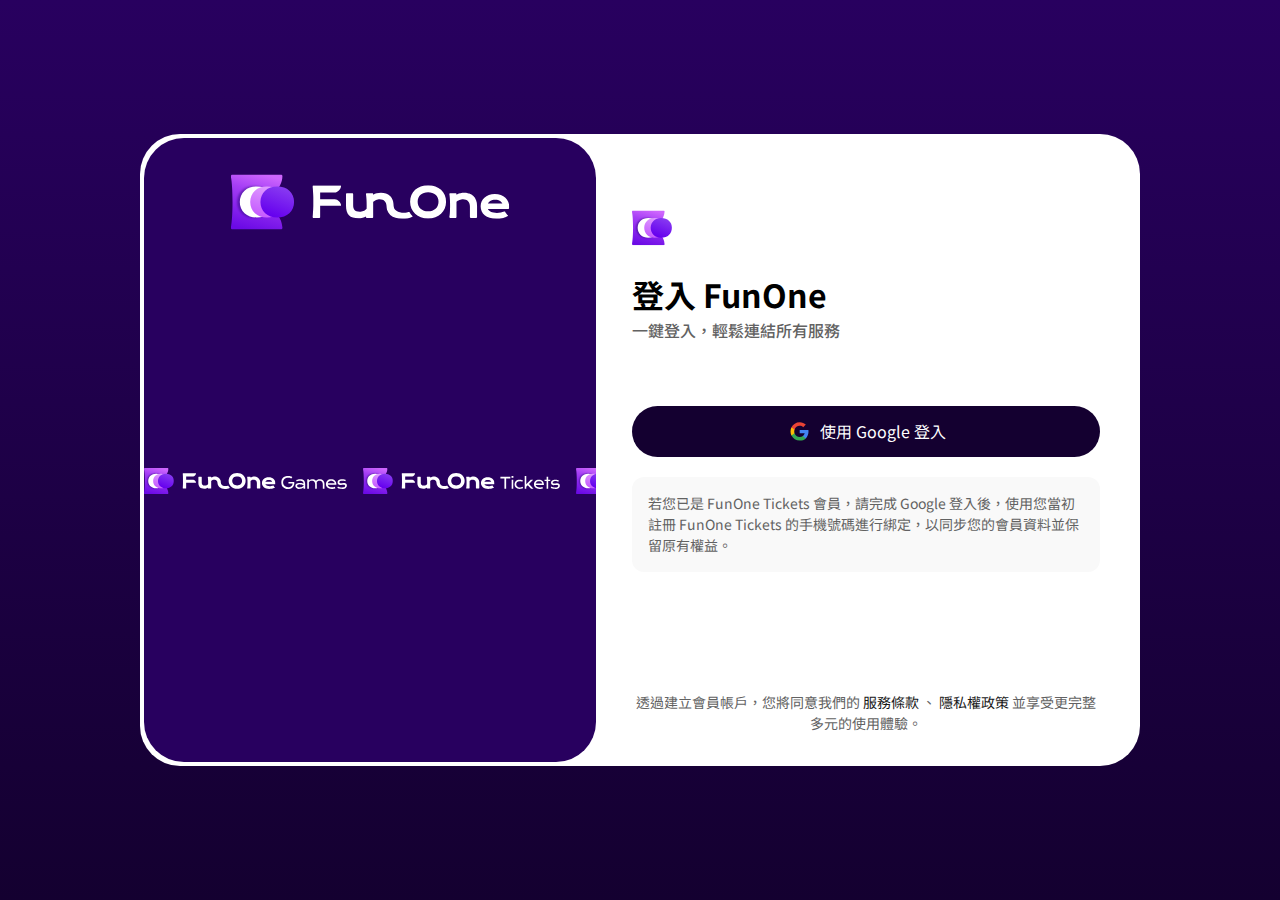
==== index.html @ 28bd60e6 "create project" ====
<!DOCTYPE html>
<html lang="zh-Hant">

<head>
    <meta charset="UTF-8" />
    <meta name="viewport" content="width=device-width, initial-scale=1.0, maximum-scale=1.0, user-scalable=0" />
    <title id="pageTitle">FunOne Member</title>
    <meta name="description" content="" />
    <meta name="keywords" content="">
    
    <!-- 瀏覽器 icon -->
    <link rel="shortcut icon" href="images/brandingIcon.svg" type="image/x-icon" sizes="any" />
    
    <!-- 網站在瀏覽器標簽欄和書簽中顯示的圖標 -->
    <meta property="og:image" content="絕對路徑" />
    
    <!-- 分享網頁時會顯示的縮圖 -->
    <meta name="mobile-web-app-capable" content="yes" />
    
    <!-- 是否使用全屏顯示 -->
    <!-- iOS Safari Set Up -->
    <meta name="apple-mobile-web-app-status-bar-style" content="black" />
    <!-- iOS 捷徑 icon -->
    <link rel="apple-touch-icon" href="images/Logo_Coin.svg" />
    
    <!-- 新增到桌面時 開啟後 上方狀態欄顯示顏色  -->
    <meta name="apple-mobile-web-app-capable" content="yes" />
    
    <!-- 防止手機版電話號碼出現撥號連結 -->
    <meta name="format-detection" content="telephone=no" />
    
    <!-- Google Material Symbols & Icons -->
    <!-- Google Material Icons -->
    <link rel="stylesheet" href="https://fonts.googleapis.com/icon?family=Material+Icons">
    <link rel="stylesheet" href="https://fonts.googleapis.com/css2?family=Material+Icons+Outlined">
    <!-- Google Material Symbols -->
    <link rel="stylesheet" href="https://fonts.googleapis.com/css2?family=Material+Symbols+Outlined" />
    <link rel="stylesheet" href="https://fonts.googleapis.com/css2?family=Material+Symbols+Sharp" />
    <link rel="stylesheet" href="https://fonts.googleapis.com/css2?family=Material+Symbols+Rounded" />
    
    <!-- 樣式表 -->
    <link rel="stylesheet" href="css/styles.css" />
</head>

<body class="loggedin">
    <script>
        window.location.replace("login.html");
    </script>
</body>

</html>
---- css/styles.css ----
@charset "UTF-8";
/* reset css */
@import url("https://fonts.googleapis.com/css2?family=Bebas+Neue&family=Noto+Sans+TC:wght@100;300;400;500;700;900&family=Varela&display=swap");
* {
  box-sizing: border-box;
  -webkit-tap-highlight-color: transparent;
}

html,
body,
div,
span,
applet,
object,
iframe,
h1,
h2,
h3,
h4,
h5,
h6,
p,
blockquote,
pre,
a,
abbr,
acronym,
address,
big,
cite,
code,
del,
dfn,
em,
font,
img,
ins,
kbd,
q,
s,
samp,
section,
small,
strike,
strong,
sub,
sup,
tt,
var,
b,
u,
i,
center,
dl,
dt,
dd,
ol,
ul,
li,
fieldset,
form,
label,
legend,
table,
caption,
tbody,
tfoot,
thead,
tr,
th,
td {
  margin: 0;
  padding: 0;
  border: 0;
  outline: 0;
  font-size: 100%;
  vertical-align: baseline;
  background: transparent;
}

body {
  line-height: 1.5;
}

ol {
  line-height: initial;
  padding-left: 24px;
  margin-bottom: 16px;
}

ul {
  list-style: none;
  padding-left: 0;
  line-height: initial;
}

hr {
  border: none;
}

blockquote,
q {
  quotes: none;
}

blockquote:before,
blockquote:after,
q:before,
q:after {
  content: "";
  content: none;
}

:focus {
  outline: 0;
}

ins {
  text-decoration: none;
}

del {
  text-decoration: line-through;
}

/* tables still need 'cellspacing="0"' in the markup */
table {
  border-collapse: collapse;
  border-spacing: 0;
}

button {
  border: 0;
  cursor: pointer;
}

img {
  max-width: 100%;
  max-height: 100%;
}

.color-gray-0 {
  color: #ffffff;
}

.color-gray-50 {
  color: #f9f9f9;
}

.color-gray-100 {
  color: #e5e5e5;
}

.color-gray-150 {
  color: #d7d7d7;
}

.color-gray-200 {
  color: #cacaca;
}

.color-gray-300 {
  color: #b0b0b0;
}

.color-gray-400 {
  color: #959595;
}

.color-gray-500 {
  color: #7b7b7b;
}

.color-gray-600 {
  color: #626262;
}

.color-gray-700 {
  color: #4c4c4c;
}

.color-gray-800 {
  color: #313131;
}

.color-gray-850 {
  color: #222222;
}

.color-gray-900 {
  color: #191919;
}

.color-gray-1000 {
  color: #000000;
}

.color-primary-20 {
  color: #f8f7ff;
}

.color-primary-50 {
  color: #f0e5fd;
}

.color-primary-100 {
  color: #e0ccfc;
}

.color-primary-200 {
  color: #c199f8;
}

.color-primary-300 {
  color: #a366f5;
}

.color-primary-400 {
  color: #8433f1;
}

.color-primary-500 {
  color: #6500ee;
}

.color-primary-600 {
  color: #5100be;
}

.color-primary-700 {
  color: #3d008f;
}

.color-primary-800 {
  color: #28005f;
}

.color-primary-900 {
  color: #140030;
}

.color-success-50 {
  color: #e9f8f2;
}

.color-success-100 {
  color: #d4f2e5;
}

.color-success-150 {
  color: #beebd8;
}

.color-success-200 {
  color: #a8e4cb;
}

.color-success-300 {
  color: #7dd7b1;
}

.color-success-400 {
  color: #51c997;
}

.color-success-500 {
  color: #26bc7d;
}

.color-success-600 {
  color: #1e9664;
}

.color-success-700 {
  color: #17714b;
}

.color-success-800 {
  color: #0f4b32;
}

.color-success-850 {
  color: #0b3826;
}

.color-success-900 {
  color: #082619;
}

.color-warning-50 {
  color: #fff5e5;
}

.color-warning-100 {
  color: #ffebcc;
}

.color-warning-150 {
  color: #ffe0b3;
}

.color-warning-200 {
  color: #ffd699;
}

.color-warning-300 {
  color: #ffc266;
}

.color-warning-400 {
  color: #ffad33;
}

.color-warning-500 {
  color: #ff9900;
}

.color-warning-600 {
  color: #cc7a00;
}

.color-warning-700 {
  color: #995c00;
}

.color-warning-800 {
  color: #663d00;
}

.color-warning-850 {
  color: #4d2e00;
}

.color-warning-900 {
  color: #331f00;
}

.color-error-50 {
  color: #fff2ef;
}

.color-error-100 {
  color: #f3d7d0;
}

.color-error-150 {
  color: #ecc2b9;
}

.color-error-200 {
  color: #e6aea1;
}

.color-error-300 {
  color: #da8673;
}

.color-error-400 {
  color: #cd5d44;
}

.color-error-500 {
  color: #c13515;
}

.color-error-600 {
  color: #9a2a11;
}

.color-error-700 {
  color: #74200d;
}

.color-error-800 {
  color: #4d1508;
}

.color-error-850 {
  color: #3a1006;
}

.color-error-900 {
  color: #270b04;
}

.color-secondary-50 {
  color: #ffefef;
}

.color-secondary-100 {
  color: #ffdede;
}

.color-secondary-150 {
  color: #ffcece;
}

.color-secondary-200 {
  color: #ffbdbd;
}

.color-secondary-300 {
  color: #ff9d9d;
}

.color-secondary-400 {
  color: #ff7c7c;
}

.color-secondary-500 {
  color: #ff5b5b;
}

.color-secondary-600 {
  color: #d64949;
}

.color-secondary-700 {
  color: #ad3737;
}

.color-secondary-800 {
  color: #842424;
}

.color-secondary-850 {
  color: #701b1b;
}

.color-secondary-900 {
  color: #5b1212;
}

.bg-gray-0 {
  background-color: #ffffff;
}

.bg-gray-50 {
  background-color: #f9f9f9;
}

.bg-gray-100 {
  background-color: #e5e5e5;
}

.bg-gray-150 {
  background-color: #d7d7d7;
}

.bg-gray-200 {
  background-color: #cacaca;
}

.bg-gray-300 {
  background-color: #b0b0b0;
}

.bg-gray-400 {
  background-color: #959595;
}

.bg-gray-500 {
  background-color: #7b7b7b;
}

.bg-gray-600 {
  background-color: #626262;
}

.bg-gray-700 {
  background-color: #4c4c4c;
}

.bg-gray-800 {
  background-color: #313131;
}

.bg-gray-850 {
  background-color: #222222;
}

.bg-gray-900 {
  background-color: #191919;
}

.bg-gray-1000 {
  background-color: #000000;
}

.bg-primary-20 {
  background-color: #f8f7ff;
}

.bg-primary-50 {
  background-color: #f0e5fd;
}

.bg-primary-100 {
  background-color: #e0ccfc;
}

.bg-primary-200 {
  background-color: #c199f8;
}

.bg-primary-300 {
  background-color: #a366f5;
}

.bg-primary-400 {
  background-color: #8433f1;
}

.bg-primary-500 {
  background-color: #6500ee;
}

.bg-primary-600 {
  background-color: #5100be;
}

.bg-primary-700 {
  background-color: #3d008f;
}

.bg-primary-800 {
  background-color: #28005f;
}

.bg-primary-900 {
  background-color: #140030;
}

.bg-success-50 {
  background-color: #e9f8f2;
}

.bg-success-100 {
  background-color: #d4f2e5;
}

.bg-success-150 {
  background-color: #beebd8;
}

.bg-success-200 {
  background-color: #a8e4cb;
}

.bg-success-300 {
  background-color: #7dd7b1;
}

.bg-success-400 {
  background-color: #51c997;
}

.bg-success-500 {
  background-color: #26bc7d;
}

.bg-success-600 {
  background-color: #1e9664;
}

.bg-success-700 {
  background-color: #17714b;
}

.bg-success-800 {
  background-color: #0f4b32;
}

.bg-success-850 {
  background-color: #0b3826;
}

.bg-success-900 {
  background-color: #082619;
}

.bg-warning-50 {
  background-color: #fff5e5;
}

.bg-warning-100 {
  background-color: #ffebcc;
}

.bg-warning-150 {
  background-color: #ffe0b3;
}

.bg-warning-200 {
  background-color: #ffd699;
}

.bg-warning-300 {
  background-color: #ffc266;
}

.bg-warning-400 {
  background-color: #ffad33;
}

.bg-warning-500 {
  background-color: #ff9900;
}

.bg-warning-600 {
  background-color: #cc7a00;
}

.bg-warning-700 {
  background-color: #995c00;
}

.bg-warning-800 {
  background-color: #663d00;
}

.bg-warning-850 {
  background-color: #4d2e00;
}

.bg-warning-900 {
  background-color: #331f00;
}

.bg-error-50 {
  background-color: #fff2ef;
}

.bg-error-100 {
  background-color: #f3d7d0;
}

.bg-error-150 {
  background-color: #ecc2b9;
}

.bg-error-200 {
  background-color: #e6aea1;
}

.bg-error-300 {
  background-color: #da8673;
}

.bg-error-400 {
  background-color: #cd5d44;
}

.bg-error-500 {
  background-color: #c13515;
}

.bg-error-600 {
  background-color: #9a2a11;
}

.bg-error-700 {
  background-color: #74200d;
}

.bg-error-800 {
  background-color: #4d1508;
}

.bg-error-850 {
  background-color: #3a1006;
}

.bg-error-900 {
  background-color: #270b04;
}

.bg-secondary-50 {
  background-color: #ffefef;
}

.bg-secondary-100 {
  background-color: #ffdede;
}

.bg-secondary-150 {
  background-color: #ffcece;
}

.bg-secondary-200 {
  background-color: #ffbdbd;
}

.bg-secondary-300 {
  background-color: #ff9d9d;
}

.bg-secondary-400 {
  background-color: #ff7c7c;
}

.bg-secondary-500 {
  background-color: #ff5b5b;
}

.bg-secondary-600 {
  background-color: #d64949;
}

.bg-secondary-700 {
  background-color: #ad3737;
}

.bg-secondary-800 {
  background-color: #842424;
}

.bg-secondary-850 {
  background-color: #701b1b;
}

.bg-secondary-900 {
  background-color: #5b1212;
}

p,
span {
  font-size: 1rem;
  font-weight: 400;
  line-height: 150%;
}
@media (max-width: 991px) {
  p,
  span {
    font-size: 1rem;
    font-weight: 400;
    line-height: 150%;
  }
}

h1 {
  font-size: 3rem;
  font-weight: 700;
  line-height: 120%;
}
@media (max-width: 991px) {
  h1 {
    font-size: 2.375rem;
    font-weight: 700;
    line-height: 120%;
  }
}

h2 {
  font-size: 2.5rem;
  font-weight: 700;
  line-height: 120%;
}
@media (max-width: 991px) {
  h2 {
    font-size: 2rem;
    font-weight: 700;
    line-height: 120%;
  }
}

h3 {
  font-size: 2rem;
  font-weight: 700;
  line-height: 120%;
}
@media (max-width: 991px) {
  h3 {
    font-size: 1.5rem;
    font-weight: 700;
    line-height: 120%;
  }
}

h4 {
  font-size: 1.5rem;
  font-weight: 700;
  line-height: 120%;
}
@media (max-width: 991px) {
  h4 {
    font-size: 1.25rem;
    font-weight: 700;
    line-height: 120%;
  }
}

h5 {
  font-size: 1.125rem;
  font-weight: 700;
  line-height: 120%;
}
@media (max-width: 991px) {
  h5 {
    font-size: 1.125rem;
    font-weight: 700;
    line-height: 120%;
  }
}

h6 {
  font-size: 1rem;
  font-weight: 700;
  line-height: 120%;
}
@media (max-width: 991px) {
  h6 {
    font-size: 1rem;
    font-weight: 700;
    line-height: 120%;
  }
}

.caption {
  font-size: 0.75rem;
  font-weight: 400;
  line-height: 120%;
}
@media (max-width: 991px) {
  .caption {
    font-size: 0.75rem;
    font-weight: 400;
    line-height: 120%;
  }
}

* {
  font-family: "Noto Sans TC", sans-serif;
}

::-webkit-scrollbar {
  width: 0.3125rem;
  background-color: #ffffff;
  border-radius: 6.25rem 6.25rem 6.25rem 6.25rem;
}

::-webkit-scrollbar-thumb {
  width: 0.3125rem;
  background-color: #d7d7d7;
  border-radius: 6.25rem 6.25rem 6.25rem 6.25rem;
}

body {
  color: #000000;
}
body:has(.overlay) {
  overflow: hidden;
}

button,
.btn,
input[type=submit] {
  padding: 0.5rem 1rem;
  border-radius: 6.25rem 6.25rem 6.25rem 6.25rem;
  display: flex;
  align-items: center;
  justify-content: center;
  gap: 0.5rem;
  min-width: 6.25rem;
  transition: background-color 0.3s ease-in-out;
  font-size: 0.875rem;
  font-weight: 400;
  line-height: 150%;
  cursor: pointer;
  border: 0.0625rem solid transparent;
  /* Large */
  /* Extra Large */
  /* primary */
  background-color: #140030;
  color: #ffffff;
  /* Secondary */
  /* Tertiary */
}
@media (max-width: 991px) {
  button,
  .btn,
  input[type=submit] {
    font-size: 0.875rem;
    font-weight: 400;
    line-height: 150%;
  }
}
button i,
.btn i,
input[type=submit] i {
  height: 1.25rem;
  width: 1.25rem;
  font-size: 1.25rem !important;
  display: flex;
  align-items: center;
  justify-content: center;
}
button.icon-only,
.btn.icon-only,
input[type=submit].icon-only {
  padding: 0.5rem 0.5rem;
  min-width: auto;
}
button.btn-l,
.btn.btn-l,
input[type=submit].btn-l {
  padding: 0.75rem 1rem;
  font-size: 1rem;
  font-weight: 400;
  line-height: 150%;
}
@media (max-width: 991px) {
  button.btn-l,
  .btn.btn-l,
  input[type=submit].btn-l {
    font-size: 1rem;
    font-weight: 400;
    line-height: 150%;
  }
}
button.btn-l i,
.btn.btn-l i,
input[type=submit].btn-l i {
  height: 1.375rem;
  width: 1.375rem;
  font-size: 1.375rem !important;
}
button.btn-l.icon-only,
.btn.btn-l.icon-only,
input[type=submit].btn-l.icon-only {
  padding: 0.75rem 0.75rem;
}
button.btn-xl,
.btn.btn-xl,
input[type=submit].btn-xl {
  padding: 1rem 2.5rem;
  font-size: 1rem;
  font-weight: 400;
  line-height: 150%;
}
@media (max-width: 991px) {
  button.btn-xl,
  .btn.btn-xl,
  input[type=submit].btn-xl {
    font-size: 1rem;
    font-weight: 400;
    line-height: 150%;
  }
}
button.btn-xl i,
.btn.btn-xl i,
input[type=submit].btn-xl i {
  height: 1.375rem;
  width: 1.375rem;
  font-size: 1.375rem !important;
}
button.btn-xl.icon-only,
.btn.btn-xl.icon-only,
input[type=submit].btn-xl.icon-only {
  padding: 1rem 1rem;
}
button i,
.btn i,
input[type=submit] i {
  color: #ffffff;
}
@media (hover: hover) {
  button:hover,
  .btn:hover,
  input[type=submit]:hover {
    background-color: #28005f;
  }
}
button:disabled, button.loading,
.btn:disabled,
.btn.loading,
input[type=submit]:disabled,
input[type=submit].loading {
  background-color: #c199f8 !important;
  cursor: default;
}
button.btn-secondary,
.btn.btn-secondary,
input[type=submit].btn-secondary {
  background-color: #ffffff;
  border-color: #d7d7d7;
  color: #191919;
}
button.btn-secondary i,
.btn.btn-secondary i,
input[type=submit].btn-secondary i {
  color: #e5e5e5;
}
@media (hover: hover) {
  button.btn-secondary:hover,
  .btn.btn-secondary:hover,
  input[type=submit].btn-secondary:hover {
    background-color: #f9f9f9;
  }
}
button.btn-secondary:disabled, button.btn-secondary.loading,
.btn.btn-secondary:disabled,
.btn.btn-secondary.loading,
input[type=submit].btn-secondary:disabled,
input[type=submit].btn-secondary.loading {
  background-color: #ffffff !important;
  color: #d7d7d7;
}
button.btn-secondary:disabled i, button.btn-secondary.loading i,
.btn.btn-secondary:disabled i,
.btn.btn-secondary.loading i,
input[type=submit].btn-secondary:disabled i,
input[type=submit].btn-secondary.loading i {
  color: #d7d7d7;
}
button.btn-tertiary,
.btn.btn-tertiary,
input[type=submit].btn-tertiary {
  background-color: transparent;
  color: #7b7b7b;
}
button.btn-tertiary i,
.btn.btn-tertiary i,
input[type=submit].btn-tertiary i {
  color: #7b7b7b;
}
@media (hover: hover) {
  button.btn-tertiary:hover,
  .btn.btn-tertiary:hover,
  input[type=submit].btn-tertiary:hover {
    background-color: #f9f9f9;
  }
}
button.btn-tertiary:disabled,
.btn.btn-tertiary:disabled,
input[type=submit].btn-tertiary:disabled {
  background-color: transparent !important;
  color: #d7d7d7;
}
button.btn-tertiary:disabled i,
.btn.btn-tertiary:disabled i,
input[type=submit].btn-tertiary:disabled i {
  color: #d7d7d7;
}
button.btn-tertiary.loading,
.btn.btn-tertiary.loading,
input[type=submit].btn-tertiary.loading {
  background-color: transparent !important;
}

a,
.link {
  text-decoration: none;
  /* Small */
  /* Secondary */
  /* 沒有底線 */
}
a *,
.link * {
  color: #6500ee;
  transition: color 0.3s ease-in-out;
}
a span,
.link span {
  text-decoration: underline;
}
a i,
.link i {
  font-size: 1.375rem !important;
  transform: translate(0, 0.25rem);
  margin-right: 0.25rem;
}
@media (hover: hover) {
  a:hover *,
  .link:hover * {
    color: #5100be;
  }
}
a.link-s *,
.link.link-s * {
  font-size: 0.75rem;
  font-weight: 400;
  line-height: 120%;
}
@media (max-width: 991px) {
  a.link-s *,
  .link.link-s * {
    font-size: 0.75rem;
    font-weight: 400;
    line-height: 120%;
  }
}
a.link-s i,
.link.link-s i {
  font-size: 1rem !important;
  transform: translate(0, 0.1875rem);
}
a.link-secondary *,
.link.link-secondary * {
  color: #191919;
}
a.link-noline span,
.link.link-noline span {
  text-decoration: none;
}
@media (hover: hover) {
  a.link-noline span:hover,
  .link.link-noline span:hover {
    text-decoration: underline;
  }
}

.badge {
  padding: 0.25rem 0.5rem;
  border-radius: 0.25rem 0.25rem 0.25rem 0.25rem;
  background-color: #f9f9f9;
  font-size: 0.75rem;
  font-weight: 400;
  line-height: 120%;
  display: inline-flex;
  align-items: center;
  justify-content: center;
  gap: 0.25rem;
}
@media (max-width: 991px) {
  .badge {
    font-size: 0.75rem;
    font-weight: 400;
    line-height: 120%;
  }
}
.badge i {
  font-size: 0.875rem !important;
}

.datepicker-container {
  overflow: hidden !important;
}
.datepicker-container .datepicker {
  display: flex;
  flex-direction: column;
  gap: 1.5rem;
}
.datepicker-container .datepicker .datepicker-header {
  width: 100%;
  display: flex;
  align-items: center;
  justify-content: space-between;
}
.datepicker-container .datepicker .datepicker-header > div {
  display: flex;
  align-items: center;
  justify-content: center;
  gap: 0.5rem;
}
.datepicker-container .datepicker .datepicker-header > i {
  font-size: 1.3125rem;
  color: #b0b0b0;
  cursor: pointer;
}
.datepicker-container .datepicker .days {
  display: flex;
  align-items: center;
  justify-content: space-between;
  gap: calc((100% - 17.5rem) / 6);
}
.datepicker-container .datepicker .days span {
  text-transform: uppercase;
  color: #b0b0b0;
  padding: 0.25rem;
  width: 2.5rem;
  font-weight: 700;
}
.datepicker-container .datepicker .dates {
  display: flex;
  flex-wrap: wrap;
  justify-content: space-between;
  gap: 0.625rem calc((100% - 17.5rem) / 6);
}
.datepicker-container .datepicker .dates span {
  display: flex;
  align-items: center;
  justify-content: center;
  width: 2.5rem;
  height: 2.5rem;
  border-radius: 6.25rem 6.25rem 6.25rem 6.25rem;
  font-weight: 500;
  cursor: pointer;
  transition: all 0.2s ease-in-out;
}
.datepicker-container .datepicker .dates span.today, .datepicker-container .datepicker .dates span.selected {
  background-color: #6500ee;
  color: #ffffff;
  font-weight: 700;
  pointer-events: none;
}
.datepicker-container .datepicker .dates span.disabled {
  opacity: 0;
  pointer-events: none;
}
@media (hover: hover) {
  .datepicker-container .datepicker .dates span:hover {
    background-color: #f9f9f9;
  }
}
@media (max-width: 767px) {
  .datepicker-container {
    height: 31.25rem;
  }
  .datepicker-container .datepicker {
    padding-bottom: 4.375rem;
  }
}

hr,
.divider {
  padding: 0.5rem 0rem;
  width: 100%;
}
hr::before,
.divider::before {
  content: "";
  display: block;
  height: 0.0625rem;
  width: 100%;
  background-color: #e5e5e5;
}
hr.vertical,
.divider.vertical {
  padding: 0rem 0.5rem;
  width: auto;
  height: 100%;
}
hr.vertical::before,
.divider.vertical::before {
  width: 0.0625rem;
  height: 100%;
}

input {
  font-size: 1rem;
  font-weight: 400;
  line-height: 150%;
  border-radius: 1.25rem 1.25rem 1.25rem 1.25rem;
  border: 0.0625rem solid #d7d7d7;
}
@media (max-width: 991px) {
  input {
    font-size: 1rem;
    font-weight: 400;
    line-height: 150%;
  }
}
input::placeholder {
  color: #b0b0b0;
}
input:disabled {
  background-color: #f9f9f9;
  color: #7b7b7b;
}
input[type=text] {
  height: 3rem;
  padding: 0.75rem 2.875rem 0.75rem 1rem;
  width: 100%;
}

.input-wrapper {
  display: inline-flex;
  gap: 1rem;
  width: 100%;
}
.input-wrapper label {
  font-size: 0.875rem;
  font-weight: 400;
  line-height: 150%;
  line-height: 3rem;
}
@media (max-width: 991px) {
  .input-wrapper label {
    font-size: 0.875rem;
    font-weight: 400;
    line-height: 150%;
  }
}
.input-wrapper .input-content {
  display: inline-flex;
  gap: 0.25rem;
  width: 100%;
}
.input-wrapper .input-content > div {
  display: inline-flex;
  gap: 0.25rem;
  flex-direction: column;
  position: relative;
  width: 100%;
}
.input-wrapper .input-content [type=submit] {
  height: 3rem;
  border-radius: 1.25rem 1.25rem 1.25rem 1.25rem;
}
.input-wrapper .input-content i {
  position: absolute;
  right: 1rem;
  top: 0.75rem;
  font-size: 1.375rem !important;
  color: #7b7b7b;
}
.input-wrapper .input-content .error-message {
  font-size: 0.75rem;
  font-weight: 400;
  line-height: 120%;
  color: #c13515;
}
@media (max-width: 991px) {
  .input-wrapper .input-content .error-message {
    font-size: 0.75rem;
    font-weight: 400;
    line-height: 120%;
  }
}
.input-wrapper .input-content .helper {
  font-size: 0.75rem;
  font-weight: 400;
  line-height: 120%;
  color: #959595;
}
@media (max-width: 991px) {
  .input-wrapper .input-content .helper {
    font-size: 0.75rem;
    font-weight: 400;
    line-height: 120%;
  }
}
.input-wrapper:has(input:required) label::before {
  content: "*";
  color: #c13515;
  margin-right: 0.125rem;
}
.input-wrapper.input-vertical {
  flex-direction: column;
  gap: 0.5rem;
}
.input-wrapper.input-vertical label {
  line-height: 150%;
}

.otp-wrapper {
  width: 100%;
  display: flex;
  justify-content: space-between;
  flex-wrap: wrap;
  gap: 0.25rem;
}
.otp-wrapper .error-message {
  flex: 100%;
  font-size: 0.875rem;
  font-weight: 400;
  line-height: 150%;
  color: #c13515;
  text-align: left;
}
@media (max-width: 991px) {
  .otp-wrapper .error-message {
    font-size: 0.875rem;
    font-weight: 400;
    line-height: 150%;
  }
}
.otp-wrapper input {
  height: 3.375rem;
  width: 3.375rem;
  transition: border-color 0.3s ease-in-out;
  text-align: center;
  font-size: 1.125rem;
  font-weight: 400;
  line-height: 150%;
  -moz-appearance: textfield;
}
@media (max-width: 991px) {
  .otp-wrapper input {
    font-size: 1.125rem;
    font-weight: 400;
    line-height: 150%;
  }
}
.otp-wrapper input:focus {
  border: 0.125rem solid #191919;
}
.otp-wrapper input::-webkit-outer-spin-button, .otp-wrapper input::-webkit-inner-spin-button {
  -webkit-appearance: none;
  margin: 0;
}
.otp-wrapper.error input {
  background-color: #fff2ef;
  border: 0.125rem solid #c13515;
}

.checkbox-wrapper label,
.radio-wrapper label {
  display: inline-flex;
  align-items: center;
  gap: 0.5rem;
  font-size: 1rem;
  font-weight: 400;
  line-height: 150%;
  min-width: 9.375rem;
  cursor: pointer;
}
@media (max-width: 991px) {
  .checkbox-wrapper label,
  .radio-wrapper label {
    font-size: 1rem;
    font-weight: 400;
    line-height: 150%;
  }
}
.checkbox-wrapper label input[type=checkbox], .checkbox-wrapper label input[type=radio],
.radio-wrapper label input[type=checkbox],
.radio-wrapper label input[type=radio] {
  appearance: none;
  width: 1.5rem;
  height: 1.5rem;
  cursor: pointer;
  border: 0.0625rem solid #d7d7d7;
  display: flex;
  align-items: center;
  justify-content: center;
  position: relative;
  transition: all 0.3s ease-in-out;
}
@media (hover: hover) {
  .checkbox-wrapper label input[type=checkbox]:hover, .checkbox-wrapper label input[type=radio]:hover,
  .radio-wrapper label input[type=checkbox]:hover,
  .radio-wrapper label input[type=radio]:hover {
    border-color: #7b7b7b;
  }
}
.checkbox-wrapper label input[type=checkbox]:disabled, .checkbox-wrapper label input[type=radio]:disabled,
.radio-wrapper label input[type=checkbox]:disabled,
.radio-wrapper label input[type=radio]:disabled {
  background-color: #f9f9f9 !important;
  border-color: #d7d7d7 !important;
  cursor: default;
}
.checkbox-wrapper label input[type=checkbox]:checked, .checkbox-wrapper label input[type=radio]:checked,
.radio-wrapper label input[type=checkbox]:checked,
.radio-wrapper label input[type=radio]:checked {
  background-color: #6500ee;
  border-color: #6500ee;
}
.checkbox-wrapper label input[type=checkbox]:checked::before, .checkbox-wrapper label input[type=radio]:checked::before,
.radio-wrapper label input[type=checkbox]:checked::before,
.radio-wrapper label input[type=radio]:checked::before {
  opacity: 1;
}
@media (hover: hover) {
  .checkbox-wrapper label input[type=checkbox]:checked:hover, .checkbox-wrapper label input[type=radio]:checked:hover,
  .radio-wrapper label input[type=checkbox]:checked:hover,
  .radio-wrapper label input[type=radio]:checked:hover {
    background-color: #5100be;
    border-color: #5100be;
  }
}
.checkbox-wrapper label input[type=checkbox]:checked:disabled, .checkbox-wrapper label input[type=radio]:checked:disabled,
.radio-wrapper label input[type=checkbox]:checked:disabled,
.radio-wrapper label input[type=radio]:checked:disabled {
  background-color: #e0ccfc !important;
  border-color: #e0ccfc !important;
}
.checkbox-wrapper label:has(input:disabled),
.radio-wrapper label:has(input:disabled) {
  cursor: default;
}

.checkbox-wrapper label input[type=checkbox] {
  border-radius: 0.5rem 0.5rem 0.5rem 0.5rem;
}
.checkbox-wrapper label input[type=checkbox]::before {
  font-family: "Material Icons";
  content: "\e5ca";
  font-size: 1.25rem;
  color: #ffffff;
  position: absolute;
  opacity: 0;
  transition: opacity 0.2s ease-in-out;
}

.radio-wrapper label input[type=radio] {
  border-radius: 1.25rem 1.25rem 1.25rem 1.25rem;
}
.radio-wrapper label input[type=radio]::before {
  content: "";
  height: 0.75rem;
  width: 0.75rem;
  background-color: #ffffff;
  border-radius: 1.25rem 1.25rem 1.25rem 1.25rem;
  position: absolute;
  opacity: 0;
  transition: opacity 0.2s ease-in-out;
}

.overlay {
  position: fixed;
  top: 0;
  right: 0;
  bottom: 0;
  left: 0;
  background-color: rgba(0, 0, 0, 0.75);
  z-index: 4;
}
.overlay.on-popup {
  z-index: 5;
}
.overlay.on-popup.show {
  display: block;
}

.popup {
  display: none;
  flex-direction: column;
  gap: 1.5rem;
  position: fixed;
  top: 50%;
  left: 50%;
  transform: translate(-50%, -50%);
  padding: 2rem 2rem 1.5rem;
  border-radius: 1.5rem 1.5rem 1.5rem 1.5rem;
  background-color: #ffffff;
  box-shadow: 0 0 0.625rem rgba(0, 0, 0, 0.1);
  z-index: 5;
  width: 25rem;
}
.popup .action {
  position: absolute;
  top: 0;
  left: 0;
  right: 0;
  padding: 0.75rem;
}
.popup .action i {
  width: 2rem;
  height: 2rem;
  font-size: 1.5rem;
  border-radius: 6.25rem 6.25rem 6.25rem 6.25rem;
  background-color: #f9f9f9;
  color: #7b7b7b;
  display: flex;
  align-items: center;
  justify-content: center;
  cursor: pointer;
  position: absolute;
  top: 0.75rem;
}
.popup .action i[action=back] {
  left: 0.75rem;
}
.popup .action i[action=close] {
  right: 0.75rem;
}
.popup h4 {
  text-align: center;
  padding: 0rem 1rem;
}
.popup .popup-container {
  max-height: calc(100dvh - 15rem);
  overflow-y: auto;
}
.popup .popup-container.reminder {
  display: flex;
  flex-direction: column;
  gap: 1.5rem;
  text-align: center;
}
.popup .btns {
  display: flex;
  gap: 1.25rem;
}
.popup .btns button {
  flex: 1;
}
.popup.show {
  display: flex;
}
@media (max-width: 767px) {
  .popup {
    width: calc(100dvw - 2.5rem);
  }
  .popup.bottom_sheet {
    display: flex;
    gap: 0rem;
    width: 100dvw;
    top: auto;
    right: 0;
    bottom: -100%;
    left: 0;
    border-radius: 1.5rem 1.5rem 0 0;
    transform: translate(0, 0);
    padding: 0rem;
    transition: bottom 0.3s ease-in-out;
    min-height: calc(100dvh - 16.75rem);
  }
  .popup.bottom_sheet .action {
    height: 3.75rem;
  }
  .popup.bottom_sheet .action i {
    top: 0.9375rem;
  }
  .popup.bottom_sheet .action i[action=back] {
    left: 1rem;
  }
  .popup.bottom_sheet .action i[action=close] {
    right: 1rem;
  }
  .popup.bottom_sheet .action ~ .popup-container {
    border-top: 0.0625rem solid #d7d7d7;
  }
  .popup.bottom_sheet h4 {
    line-height: 3.75rem;
  }
  .popup.bottom_sheet .popup-container {
    max-height: calc(100dvh - 7rem);
    padding: 2rem 1rem;
    flex-grow: 1;
  }
  .popup.bottom_sheet .btns {
    position: fixed;
    right: 0;
    bottom: 0;
    left: 0;
    background-color: #ffffff;
    padding: 1rem;
    box-shadow: 0 -0.125rem 0.625rem rgba(0, 0, 0, 0.1);
  }
  .popup.bottom_sheet.show {
    bottom: 0;
  }
  .popup.full {
    position: fixed;
    top: 0;
    right: 0;
    bottom: 0;
    left: 0;
    width: 100dvw;
    height: auto;
    max-height: 0dvh;
    border-radius: 0;
    transform: none;
    transition: max-height 0.3s ease-in-out;
  }
  .popup.full.show {
    max-height: 100dvh;
  }
}

#registration .popup-container {
  overflow: visible;
}
#registration .popup-container > div {
  display: flex;
  gap: 1rem;
}
@media (min-width: 768px) {
  #registration .select-wrapper.open .select-items ul {
    max-height: 15rem;
  }
}

.select-wrapper {
  position: relative;
}
.select-wrapper .select-dropdown,
.select-wrapper .select-items {
  color: #191919;
  background-color: #ffffff;
  user-select: none;
  border-radius: 1.25rem 1.25rem 1.25rem 1.25rem;
}
.select-wrapper .select-dropdown {
  border: 0.0625rem solid #d7d7d7;
  padding: 0.75rem 1rem;
  position: relative;
  cursor: pointer;
  display: flex;
  align-items: center;
  justify-content: space-between;
  gap: 0.5rem;
}
.select-wrapper .select-dropdown i {
  position: inherit;
  top: auto;
  right: auto;
}
.select-wrapper .select-dropdown.small {
  font-size: 0.875rem;
  font-weight: 400;
  line-height: 150%;
  padding: 0.5rem 1rem;
}
@media (max-width: 991px) {
  .select-wrapper .select-dropdown.small {
    font-size: 0.875rem;
    font-weight: 400;
    line-height: 150%;
  }
}
.select-wrapper .select-dropdown.small i {
  font-size: 1.125rem !important;
}
.select-wrapper .select-dropdown::after {
  font-family: "Material ICons";
  content: "\e313";
  font-size: 1rem;
  transition: all 0.3s ease-in-out;
}
.select-wrapper .select-items {
  position: absolute;
  box-shadow: 0 0 0.625rem rgba(0, 0, 0, 0.1);
  top: calc(100% + 0.5rem);
  left: 0;
  right: 0;
  z-index: 3;
  padding: 0rem 0.25rem 0rem 0.5rem;
  overflow: hidden;
  transition: all 0.3s ease-in-out;
}
.select-wrapper .select-items i {
  display: none;
}
.select-wrapper .select-items ul {
  max-height: 0rem;
  overflow-x: hidden;
  overflow-y: auto;
  transition: max-height 0.3s ease-in-out;
}
.select-wrapper .select-items ul li {
  padding: 1rem;
  transition: background-color 0.3s ease-in-out;
  cursor: pointer;
  border-radius: 1.25rem 1.25rem 1.25rem 1.25rem;
  display: flex;
  align-items: center;
  gap: 0.5rem;
}
.select-wrapper .select-items ul li i {
  position: inherit;
  transition: color 0.3s ease-in-out;
}
@media (hover: hover) {
  .select-wrapper .select-items ul li:hover {
    background-color: #f0e5fd;
    color: #6500ee;
  }
  .select-wrapper .select-items ul li:hover i {
    color: #6500ee;
  }
}
.select-wrapper.open .select-dropdown::after {
  transform: rotate(180deg);
}
.select-wrapper.open .select-items {
  padding: 0.5rem 0.25rem 0.5rem 0.5rem;
  min-width: max-content;
}
.select-wrapper.open .select-items ul {
  max-height: 18.75rem;
}
@media (max-width: 767px) {
  .select-wrapper.bottom_sheet .select-items {
    position: fixed;
    width: 100dvw;
    top: auto;
    right: 0;
    bottom: 0;
    left: 0;
    height: auto;
    max-height: 0;
    z-index: 6;
    border-radius: 1.25rem 1.25rem 0 0;
    transition: max-height 0.3s ease-in-out;
  }
  .select-wrapper.bottom_sheet .select-items ul {
    max-height: 0;
    transition: max-height 0.3s ease-in-out;
    padding: 0rem 1rem;
  }
  .select-wrapper.bottom_sheet .select-items ul li:not(:last-child) {
    border-bottom: 0.0625rem solid #e5e5e5;
  }
  .select-wrapper.bottom_sheet.open .select-items {
    height: 31.25rem;
    max-height: 31.25rem;
  }
  .select-wrapper.bottom_sheet.open .select-items i {
    display: block;
    position: absolute;
    width: 2rem;
    height: 2rem;
    font-size: 1.5rem;
    border-radius: 6.25rem 6.25rem 6.25rem 6.25rem;
    background-color: #f9f9f9;
    color: #7b7b7b;
    display: flex;
    align-items: center;
    justify-content: center;
    cursor: pointer;
    position: absolute;
    top: 1rem;
    right: 1rem;
  }
  .select-wrapper.bottom_sheet.open .select-items ul {
    max-height: 27.5rem;
    margin-top: 3.75rem;
    border-top: 0.0625rem solid #d7d7d7;
    padding: 0rem 1rem 1rem;
  }
}

.tab-wrapper {
  position: relative;
  display: flex;
  align-items: center;
}
.tab-wrapper .tab {
  overflow-x: auto;
  width: 100%;
  display: flex;
  border-bottom: 0.0625rem solid #d7d7d7;
  position: relative;
}
.tab-wrapper .tab::-webkit-scrollbar {
  display: none;
}
.tab-wrapper .tab::after {
  position: absolute;
  top: 0;
  bottom: 0;
  right: 0;
  width: 2.5rem;
  font-family: "Material Icons";
  font-size: 1.5rem;
  text-align: right;
  background: linear-gradient(to right, rgba(249, 249, 249, 0) 0%, #f9f9f9 50%);
}
.tab-wrapper .tab .tab-item {
  padding: 1rem;
  font-size: 1rem;
  font-weight: 400;
  line-height: 150%;
  color: #959595;
  cursor: pointer;
  width: 5.625rem;
  min-width: max-content;
  transition: color 0.3s ease-in-out;
  text-align: center;
}
@media (max-width: 991px) {
  .tab-wrapper .tab .tab-item {
    font-size: 1rem;
    font-weight: 400;
    line-height: 150%;
  }
}
.tab-wrapper .tab .tab-item.active {
  color: #6500ee !important;
  border-bottom: 0.1875rem solid #6500ee;
  cursor: default;
}
@media (hover: hover) {
  .tab-wrapper .tab .tab-item:hover {
    color: #4c4c4c;
  }
}
.tab-wrapper .tab .tab-item.disabled {
  color: #d7d7d7;
  cursor: default;
}
.tab-wrapper .tab .tab-underline {
  position: absolute;
  bottom: 0;
  left: 0;
  height: 0.1875rem;
  background: #6500ee;
  width: 5.625rem;
  transition: all 0.3s ease-in-out;
}
.tab-wrapper .tab-scroll-left,
.tab-wrapper .tab-scroll-right {
  position: absolute;
  top: 0;
  bottom: 0;
  width: 2.5rem;
  align-items: center;
  border: none;
  cursor: pointer;
  font-size: 1.5rem;
  display: none;
}
.tab-wrapper .tab-scroll-left {
  left: 0;
  background: linear-gradient(to left, rgba(249, 249, 249, 0) 0%, #f9f9f9 50%);
}
.tab-wrapper .tab-scroll-right {
  right: 0;
  background: linear-gradient(to right, rgba(249, 249, 249, 0) 0%, #f9f9f9 50%);
  justify-content: flex-end;
}

.tab-content {
  display: none;
}

.login-page {
  height: 100dvh;
  background: linear-gradient(to bottom, #28005f, #140030);
  display: flex;
  align-items: center;
  justify-content: center;
}
.login-page .login-container {
  width: 62.5rem;
  background-color: #ffffff;
  border-radius: 2.5rem 2.5rem 2.5rem 2.5rem;
  padding: 0.25rem;
  display: flex;
}
.login-page .login-container .imagery {
  border-radius: 2.5rem 2.5rem 2.5rem 2.5rem;
  background-color: #28005f;
  padding: 2.25rem 0rem;
  flex: 1;
  display: flex;
  flex-wrap: wrap;
  justify-content: center;
}
.login-page .login-container .imagery .marquee {
  display: flex;
  overflow: hidden;
  width: 100%;
  grid-column-gap: 1rem;
}
.login-page .login-container .imagery .marquee .marquee-content {
  display: flex;
  min-width: 100%;
  justify-content: space-around;
  flex: 0 0 auto;
  grid-column-gap: 1rem;
  min-width: fit-content;
  margin-right: 28px;
}
.login-page .login-container .imagery .marquee .marquee-content.scroll {
  animation: scroll 30s linear infinite;
}
.login-page .login-container .imagery .marquee .marquee-content img {
  height: 1.625rem;
}
@keyframes scroll {
  from {
    transform: translateX(0);
  }
  to {
    transform: translateX(calc(-100% - 2.75rem));
  }
}
.login-page .login-container .login-methods {
  width: 33.75rem;
  padding: 4.5rem 2.25rem 1.75rem;
  display: flex;
  flex-direction: column;
  justify-content: space-between;
  gap: 7.5rem;
}
.login-page .login-container .login-methods .login-content {
  display: flex;
  flex-direction: column;
  align-items: stretch;
  gap: 4rem;
}
.login-page .login-container .login-methods .login-content .login-title img {
  width: 2.5rem;
  margin-bottom: 1.5rem;
}
.login-page .login-container .login-methods .login-content .login-title p {
  color: #626262;
  margin-top: 0.25rem;
  font-weight: 500;
}
.login-page .login-container .login-methods .login-content .login-action button {
  width: 100%;
}
.login-page .login-container .login-methods .login-content .login-action .login-desc {
  background-color: #f9f9f9;
  border-radius: 0.75rem 0.75rem 0.75rem 0.75rem;
  font-size: 0.875rem;
  font-weight: 400;
  line-height: 150%;
  color: #626262;
  padding: 1rem 1rem;
  margin-top: 1.25rem;
}
@media (max-width: 991px) {
  .login-page .login-container .login-methods .login-content .login-action .login-desc {
    font-size: 0.875rem;
    font-weight: 400;
    line-height: 150%;
  }
}
.login-page .login-container .login-methods .login-terms {
  text-align: center;
  font-size: 0.875rem;
  font-weight: 400;
  line-height: 150%;
  color: #626262;
}
@media (max-width: 991px) {
  .login-page .login-container .login-methods .login-terms {
    font-size: 0.875rem;
    font-weight: 400;
    line-height: 150%;
  }
}
.login-page .login-container .login-methods .login-terms a span {
  font-size: 0.875rem;
  font-weight: 400;
  line-height: 150%;
}
@media (max-width: 991px) {
  .login-page .login-container .login-methods .login-terms a span {
    font-size: 0.875rem;
    font-weight: 400;
    line-height: 150%;
  }
}
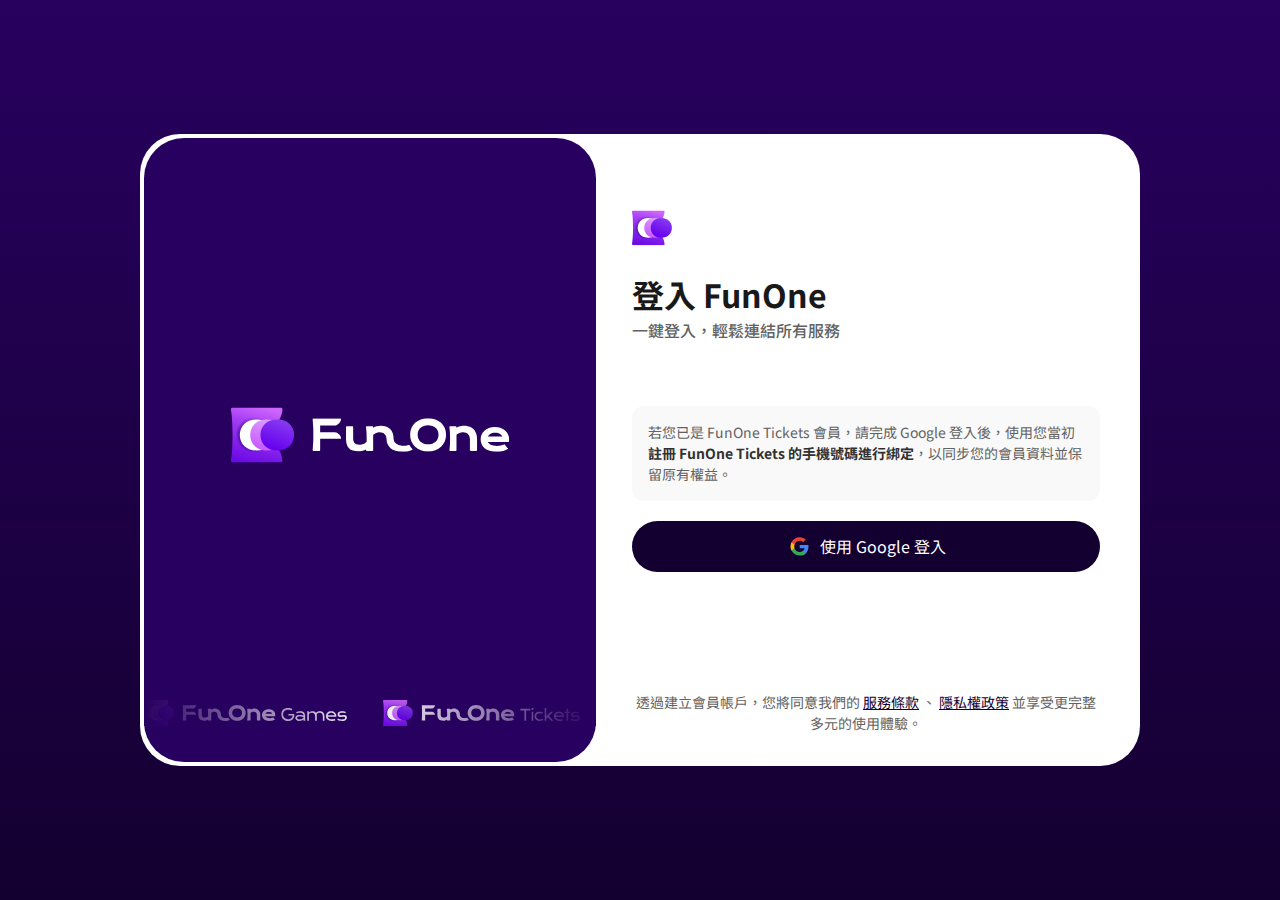
==== commit ec9156bb: "03/05 DQA - 1~5, 8" ====
--- a/index.html
+++ b/index.html
@@ -4,15 +4,15 @@
 <head>
     <meta charset="UTF-8" />
     <meta name="viewport" content="width=device-width, initial-scale=1.0, maximum-scale=1.0, user-scalable=0" />
-    <title id="pageTitle">FunOne Member</title>
+    <title id="pageTitle">FunOne Member Center</title>
     <meta name="description" content="" />
     <meta name="keywords" content="">
     
     <!-- 瀏覽器 icon -->
-    <link rel="shortcut icon" href="images/brandingIcon.svg" type="image/x-icon" sizes="any" />
+    <link rel="shortcut icon" href="images/favicon.svg" type="image/x-icon" sizes="any" />
     
     <!-- 網站在瀏覽器標簽欄和書簽中顯示的圖標 -->
-    <meta property="og:image" content="絕對路徑" />
+    <meta property="og:image" content="https://membercenter.funone.io/images/og-image.png" />
     
     <!-- 分享網頁時會顯示的縮圖 -->
     <meta name="mobile-web-app-capable" content="yes" />
@@ -21,7 +21,7 @@
     <!-- iOS Safari Set Up -->
     <meta name="apple-mobile-web-app-status-bar-style" content="black" />
     <!-- iOS 捷徑 icon -->
-    <link rel="apple-touch-icon" href="images/Logo_Coin.svg" />
+    <link rel="apple-touch-icon" href="images/apple-touch-icon.png" />
     
     <!-- 新增到桌面時 開啟後 上方狀態欄顯示顏色  -->
     <meta name="apple-mobile-web-app-capable" content="yes" />
--- a/css/styles.css
+++ b/css/styles.css
@@ -1,4 +1,3 @@
-@charset "UTF-8";
 /* reset css */
 @import url("https://fonts.googleapis.com/css2?family=Bebas+Neue&family=Noto+Sans+TC:wght@100;300;400;500;700;900&family=Varela&display=swap");
 * {
@@ -723,96 +722,136 @@
   background-color: #5b1212;
 }
 
+h1,
+.h1 {
+  font-size: 3rem;
+  font-weight: 700;
+  line-height: 120%;
+}
+@media (max-width: 767px) {
+  h1,
+  .h1 {
+    font-size: 2rem;
+    font-weight: 700;
+    line-height: 120%;
+  }
+}
+
+h2,
+.h2 {
+  font-size: 2.5rem;
+  font-weight: 700;
+  line-height: 120%;
+}
+@media (max-width: 767px) {
+  h2,
+  .h2 {
+    font-size: 1.75rem;
+    font-weight: 700;
+    line-height: 120%;
+  }
+}
+
+h3,
+.h3 {
+  font-size: 2rem;
+  font-weight: 700;
+  line-height: 120%;
+}
+@media (max-width: 767px) {
+  h3,
+  .h3 {
+    font-size: 1.5rem;
+    font-weight: 700;
+    line-height: 120%;
+  }
+}
+
+h4,
+.h4 {
+  font-size: 1.5rem;
+  font-weight: 700;
+  line-height: 120%;
+}
+@media (max-width: 767px) {
+  h4,
+  .h4 {
+    font-size: 1.25rem;
+    font-weight: 700;
+    line-height: 120%;
+  }
+}
+
+h5,
+.h5 {
+  font-size: 1.125rem;
+  font-weight: 700;
+  line-height: 120%;
+}
+@media (max-width: 767px) {
+  h5,
+  .h5 {
+    font-size: 1.125rem;
+    font-weight: 700;
+    line-height: 120%;
+  }
+}
+
+h6,
+.h6 {
+  font-size: 1rem;
+  font-weight: 700;
+  line-height: 120%;
+}
+@media (max-width: 767px) {
+  h6,
+  .h6 {
+    font-size: 1rem;
+    font-weight: 700;
+    line-height: 120%;
+  }
+}
+
+.body1 {
+  font-size: 1.25rem;
+  font-weight: 400;
+  line-height: 150%;
+}
+@media (max-width: 767px) {
+  .body1 {
+    font-size: 1.25rem;
+    font-weight: 400;
+    line-height: 150%;
+  }
+}
+
+.body2 {
+  font-size: 1.125rem;
+  font-weight: 400;
+  line-height: 150%;
+}
+@media (max-width: 767px) {
+  .body2 {
+    font-size: 1.125rem;
+    font-weight: 400;
+    line-height: 150%;
+  }
+}
+
 p,
-span {
+span,
+.body3 {
   font-size: 1rem;
   font-weight: 400;
   line-height: 150%;
 }
-@media (max-width: 991px) {
+@media (max-width: 767px) {
   p,
-  span {
+  span,
+  .body3 {
     font-size: 1rem;
     font-weight: 400;
     line-height: 150%;
-  }
-}
-
-h1 {
-  font-size: 3rem;
-  font-weight: 700;
-  line-height: 120%;
-}
-@media (max-width: 991px) {
-  h1 {
-    font-size: 2.375rem;
-    font-weight: 700;
-    line-height: 120%;
-  }
-}
-
-h2 {
-  font-size: 2.5rem;
-  font-weight: 700;
-  line-height: 120%;
-}
-@media (max-width: 991px) {
-  h2 {
-    font-size: 2rem;
-    font-weight: 700;
-    line-height: 120%;
-  }
-}
-
-h3 {
-  font-size: 2rem;
-  font-weight: 700;
-  line-height: 120%;
-}
-@media (max-width: 991px) {
-  h3 {
-    font-size: 1.5rem;
-    font-weight: 700;
-    line-height: 120%;
-  }
-}
-
-h4 {
-  font-size: 1.5rem;
-  font-weight: 700;
-  line-height: 120%;
-}
-@media (max-width: 991px) {
-  h4 {
-    font-size: 1.25rem;
-    font-weight: 700;
-    line-height: 120%;
-  }
-}
-
-h5 {
-  font-size: 1.125rem;
-  font-weight: 700;
-  line-height: 120%;
-}
-@media (max-width: 991px) {
-  h5 {
-    font-size: 1.125rem;
-    font-weight: 700;
-    line-height: 120%;
-  }
-}
-
-h6 {
-  font-size: 1rem;
-  font-weight: 700;
-  line-height: 120%;
-}
-@media (max-width: 991px) {
-  h6 {
-    font-size: 1rem;
-    font-weight: 700;
-    line-height: 120%;
   }
 }
 
@@ -821,7 +860,7 @@
   font-weight: 400;
   line-height: 120%;
 }
-@media (max-width: 991px) {
+@media (max-width: 767px) {
   .caption {
     font-size: 0.75rem;
     font-weight: 400;
@@ -835,7 +874,7 @@
 
 ::-webkit-scrollbar {
   width: 0.3125rem;
-  background-color: #ffffff;
+  background-color: transparent;
   border-radius: 6.25rem 6.25rem 6.25rem 6.25rem;
 }
 
@@ -846,7 +885,8 @@
 }
 
 body {
-  color: #000000;
+  background-color: #ffffff;
+  color: #191919;
 }
 body:has(.overlay) {
   overflow: hidden;
@@ -876,7 +916,7 @@
   /* Secondary */
   /* Tertiary */
 }
-@media (max-width: 991px) {
+@media (max-width: 767px) {
   button,
   .btn,
   input[type=submit] {
@@ -909,7 +949,7 @@
   font-weight: 400;
   line-height: 150%;
 }
-@media (max-width: 991px) {
+@media (max-width: 767px) {
   button.btn-l,
   .btn.btn-l,
   input[type=submit].btn-l {
@@ -938,7 +978,7 @@
   font-weight: 400;
   line-height: 150%;
 }
-@media (max-width: 991px) {
+@media (max-width: 767px) {
   button.btn-xl,
   .btn.btn-xl,
   input[type=submit].btn-xl {
@@ -1046,91 +1086,6 @@
 .btn.btn-tertiary.loading,
 input[type=submit].btn-tertiary.loading {
   background-color: transparent !important;
-}
-
-a,
-.link {
-  text-decoration: none;
-  /* Small */
-  /* Secondary */
-  /* 沒有底線 */
-}
-a *,
-.link * {
-  color: #6500ee;
-  transition: color 0.3s ease-in-out;
-}
-a span,
-.link span {
-  text-decoration: underline;
-}
-a i,
-.link i {
-  font-size: 1.375rem !important;
-  transform: translate(0, 0.25rem);
-  margin-right: 0.25rem;
-}
-@media (hover: hover) {
-  a:hover *,
-  .link:hover * {
-    color: #5100be;
-  }
-}
-a.link-s *,
-.link.link-s * {
-  font-size: 0.75rem;
-  font-weight: 400;
-  line-height: 120%;
-}
-@media (max-width: 991px) {
-  a.link-s *,
-  .link.link-s * {
-    font-size: 0.75rem;
-    font-weight: 400;
-    line-height: 120%;
-  }
-}
-a.link-s i,
-.link.link-s i {
-  font-size: 1rem !important;
-  transform: translate(0, 0.1875rem);
-}
-a.link-secondary *,
-.link.link-secondary * {
-  color: #191919;
-}
-a.link-noline span,
-.link.link-noline span {
-  text-decoration: none;
-}
-@media (hover: hover) {
-  a.link-noline span:hover,
-  .link.link-noline span:hover {
-    text-decoration: underline;
-  }
-}
-
-.badge {
-  padding: 0.25rem 0.5rem;
-  border-radius: 0.25rem 0.25rem 0.25rem 0.25rem;
-  background-color: #f9f9f9;
-  font-size: 0.75rem;
-  font-weight: 400;
-  line-height: 120%;
-  display: inline-flex;
-  align-items: center;
-  justify-content: center;
-  gap: 0.25rem;
-}
-@media (max-width: 991px) {
-  .badge {
-    font-size: 0.75rem;
-    font-weight: 400;
-    line-height: 120%;
-  }
-}
-.badge i {
-  font-size: 0.875rem !important;
 }
 
 .datepicker-container {
@@ -1244,7 +1199,7 @@
   border-radius: 1.25rem 1.25rem 1.25rem 1.25rem;
   border: 0.0625rem solid #d7d7d7;
 }
-@media (max-width: 991px) {
+@media (max-width: 767px) {
   input {
     font-size: 1rem;
     font-weight: 400;
@@ -1275,7 +1230,7 @@
   line-height: 150%;
   line-height: 3rem;
 }
-@media (max-width: 991px) {
+@media (max-width: 767px) {
   .input-wrapper label {
     font-size: 0.875rem;
     font-weight: 400;
@@ -1311,7 +1266,7 @@
   line-height: 120%;
   color: #c13515;
 }
-@media (max-width: 991px) {
+@media (max-width: 767px) {
   .input-wrapper .input-content .error-message {
     font-size: 0.75rem;
     font-weight: 400;
@@ -1324,7 +1279,7 @@
   line-height: 120%;
   color: #959595;
 }
-@media (max-width: 991px) {
+@media (max-width: 767px) {
   .input-wrapper .input-content .helper {
     font-size: 0.75rem;
     font-weight: 400;
@@ -1359,7 +1314,7 @@
   color: #c13515;
   text-align: left;
 }
-@media (max-width: 991px) {
+@media (max-width: 767px) {
   .otp-wrapper .error-message {
     font-size: 0.875rem;
     font-weight: 400;
@@ -1376,7 +1331,7 @@
   line-height: 150%;
   -moz-appearance: textfield;
 }
-@media (max-width: 991px) {
+@media (max-width: 767px) {
   .otp-wrapper input {
     font-size: 1.125rem;
     font-weight: 400;
@@ -1406,7 +1361,7 @@
   min-width: 9.375rem;
   cursor: pointer;
 }
-@media (max-width: 991px) {
+@media (max-width: 767px) {
   .checkbox-wrapper label,
   .radio-wrapper label {
     font-size: 1rem;
@@ -1499,6 +1454,122 @@
   transition: opacity 0.2s ease-in-out;
 }
 
+ol {
+  counter-reset: list-counter;
+  list-style: none;
+  padding-left: 0;
+  margin-bottom: 0;
+}
+ol > li {
+  counter-increment: list-counter;
+  position: relative;
+  padding-left: 2rem;
+}
+ol > li::before {
+  content: counters(list-counter, ".") ". ";
+  position: absolute;
+  left: 0;
+  font-size: 1.125rem;
+  font-weight: 700;
+  line-height: 120%;
+  width: 1.25rem;
+  text-align: right;
+}
+@media (max-width: 767px) {
+  ol > li::before {
+    font-size: 1.125rem;
+    font-weight: 700;
+    line-height: 120%;
+  }
+}
+ol > li:not(:last-child) {
+  margin-bottom: 1.25rem;
+}
+ol > li > ol {
+  counter-reset: list-counter;
+  margin-left: -1.75rem;
+  margin-top: 0.25rem;
+}
+ol > li > ol > li {
+  padding-left: 2.75rem;
+}
+ol > li > ol > li::before {
+  font-size: 1rem;
+  font-weight: 700;
+  line-height: 120%;
+}
+@media (max-width: 767px) {
+  ol > li > ol > li::before {
+    font-size: 1rem;
+    font-weight: 700;
+    line-height: 120%;
+  }
+}
+ol > li > ol > li:not(:last-child) {
+  margin-bottom: 0.25rem;
+}
+ol > li > ol > li > ol {
+  margin-left: -2.75rem;
+  margin-bottom: 0;
+}
+ol > li > ol > li > ol > li {
+  padding-left: 3.25rem;
+}
+
+ul.disc {
+  padding-left: 1.5rem;
+  list-style-type: disc;
+}
+
+.marquee {
+  display: flex;
+  overflow: hidden;
+  width: 100%;
+  position: relative;
+}
+.marquee .marquee-content {
+  display: flex;
+  min-width: 100%;
+  justify-content: space-around;
+  flex: 0 0 auto;
+  min-width: fit-content;
+  gap: 2.25rem;
+  margin-right: 2.25rem;
+}
+.marquee .marquee-content.scroll {
+  animation: scroll 10s linear infinite;
+}
+.marquee .marquee-content img {
+  height: 1.625rem;
+}
+.marquee::after {
+  position: absolute;
+  content: "";
+  top: 0;
+  right: 0;
+  bottom: 0;
+  left: 0;
+  background: linear-gradient(to right, #28005f 0%, transparent 51%, #28005f 100%);
+}
+@media (max-width: 767px) {
+  .marquee {
+    flex: 100%;
+    height: fit-content;
+    margin-bottom: 2rem;
+  }
+  .marquee:after {
+    background: linear-gradient(to right, #140030 0%, transparent 51%, #140030 100%);
+  }
+}
+
+@keyframes scroll {
+  from {
+    transform: translateX(0);
+  }
+  to {
+    transform: translateX(calc(-100% - 2.25rem));
+  }
+}
 .overlay {
   position: fixed;
   top: 0;
@@ -1670,10 +1741,9 @@
 }
 .select-wrapper .select-dropdown,
 .select-wrapper .select-items {
-  color: #191919;
+  color: #140030;
   background-color: #ffffff;
   user-select: none;
-  border-radius: 1.25rem 1.25rem 1.25rem 1.25rem;
 }
 .select-wrapper .select-dropdown {
   border: 0.0625rem solid #d7d7d7;
@@ -1684,6 +1754,17 @@
   align-items: center;
   justify-content: space-between;
   gap: 0.5rem;
+  font-size: 1rem;
+  font-weight: 400;
+  line-height: 150%;
+  border-radius: 6.25rem 6.25rem 6.25rem 6.25rem;
+}
+@media (max-width: 767px) {
+  .select-wrapper .select-dropdown {
+    font-size: 1rem;
+    font-weight: 400;
+    line-height: 150%;
+  }
 }
 .select-wrapper .select-dropdown i {
   position: inherit;
@@ -1696,7 +1777,7 @@
   line-height: 150%;
   padding: 0.5rem 1rem;
 }
-@media (max-width: 991px) {
+@media (max-width: 767px) {
   .select-wrapper .select-dropdown.small {
     font-size: 0.875rem;
     font-weight: 400;
@@ -1714,12 +1795,14 @@
 }
 .select-wrapper .select-items {
   position: absolute;
-  box-shadow: 0 0 0.625rem rgba(0, 0, 0, 0.1);
-  top: calc(100% + 0.5rem);
+  border-radius: 1.5rem 1.5rem 1.5rem 1.5rem;
+  background-color: #191919;
+  color: #ffffff;
+  top: calc(100% + 0.25rem);
   left: 0;
   right: 0;
   z-index: 3;
-  padding: 0rem 0.25rem 0rem 0.5rem;
+  padding: 0rem 0.25rem 0rem 0rem;
   overflow: hidden;
   transition: all 0.3s ease-in-out;
 }
@@ -1733,10 +1816,9 @@
   transition: max-height 0.3s ease-in-out;
 }
 .select-wrapper .select-items ul li {
-  padding: 1rem;
-  transition: background-color 0.3s ease-in-out;
+  padding: 0.5rem 1rem;
+  transition: color 0.2s ease-in-out;
   cursor: pointer;
-  border-radius: 1.25rem 1.25rem 1.25rem 1.25rem;
   display: flex;
   align-items: center;
   gap: 0.5rem;
@@ -1747,19 +1829,18 @@
 }
 @media (hover: hover) {
   .select-wrapper .select-items ul li:hover {
-    background-color: #f0e5fd;
-    color: #6500ee;
+    color: #b0b0b0;
   }
   .select-wrapper .select-items ul li:hover i {
-    color: #6500ee;
+    color: #b0b0b0;
   }
 }
 .select-wrapper.open .select-dropdown::after {
   transform: rotate(180deg);
 }
 .select-wrapper.open .select-items {
-  padding: 0.5rem 0.25rem 0.5rem 0.5rem;
   min-width: max-content;
+  padding: 1rem 0.25rem 1rem 0rem;
 }
 .select-wrapper.open .select-items ul {
   max-height: 18.75rem;
@@ -1853,7 +1934,7 @@
   transition: color 0.3s ease-in-out;
   text-align: center;
 }
-@media (max-width: 991px) {
+@media (max-width: 767px) {
   .tab-wrapper .tab .tab-item {
     font-size: 1rem;
     font-weight: 400;
@@ -1909,8 +1990,155 @@
   display: none;
 }
 
+.tag {
+  padding: 0.5rem 1.25rem;
+  border-radius: 6.25rem 6.25rem 6.25rem 6.25rem;
+  background-color: #e0ccfc;
+  color: #28005f;
+  font-size: 0.875rem;
+  font-weight: 400;
+  line-height: 150%;
+  display: inline-flex;
+  align-items: center;
+  justify-content: center;
+  gap: 0.5rem;
+}
+@media (max-width: 767px) {
+  .tag {
+    font-size: 0.875rem;
+    font-weight: 400;
+    line-height: 150%;
+  }
+}
+.tag i {
+  font-size: 1rem !important;
+}
+.tag i.close {
+  color: #a366f5;
+}
+
+a,
+.link {
+  text-decoration: none;
+  /* Small */
+}
+a *,
+.link * {
+  color: #140030;
+  transition: color 0.3s ease-in-out;
+}
+a i,
+.link i {
+  font-size: 1.375rem !important;
+  transform: translate(0, 0.25rem);
+  margin-right: 0.25rem;
+}
+a span,
+.link span {
+  text-decoration: underline;
+}
+@media (hover: hover) {
+  a:hover *,
+  .link:hover * {
+    text-decoration: none;
+    color: #626262;
+  }
+}
+a.link-s *,
+.link.link-s * {
+  font-size: 0.75rem;
+  font-weight: 400;
+  line-height: 120%;
+}
+@media (max-width: 767px) {
+  a.link-s *,
+  .link.link-s * {
+    font-size: 0.75rem;
+    font-weight: 400;
+    line-height: 120%;
+  }
+}
+a.link-s i,
+.link.link-s i {
+  font-size: 1rem !important;
+  transform: translate(0, 0.1875rem);
+}
+
+header {
+  position: fixed;
+  top: 0;
+  left: 0;
+  right: 0;
+  z-index: 3;
+  padding: 1.5rem 2.5rem;
+  display: flex;
+  justify-content: space-between;
+  align-items: center;
+  gap: 1.25rem;
+  background-color: #ffffff;
+  pointer-events: none;
+  transition: top 0.3s ease-in-out;
+}
+header > * {
+  pointer-events: all;
+}
+header .logo {
+  height: 2.5rem;
+}
+@media (max-width: 767px) {
+  header {
+    padding: 1.5rem 1.25rem;
+  }
+  header .logo {
+    height: 2.25rem;
+  }
+}
+
+footer {
+  padding: 2.5rem;
+  text-align: center;
+  margin-top: 4.5rem;
+  color: #7b7b7b;
+  font-size: 0.875rem;
+  font-weight: 400;
+  line-height: 150%;
+}
+@media (max-width: 767px) {
+  footer {
+    font-size: 0.875rem;
+    font-weight: 400;
+    line-height: 150%;
+  }
+}
+@media (max-width: 767px) {
+  footer {
+    padding: 2.5rem 1.25rem;
+  }
+}
+
+.container {
+  width: 61.25rem;
+  max-width: calc(100dvw - 2.5rem);
+  margin-right: auto;
+  margin-left: auto;
+}
+main {
+  margin-top: 10rem;
+}
+
+.page-title {
+  text-align: center;
+  margin-bottom: 4.5rem;
+}
+.page-title .tag {
+  margin-bottom: 2.5rem;
+}
+.page-title h2 {
+  margin-bottom: 1.25rem;
+}
+
 .login-page {
-  height: 100dvh;
+  min-height: 100dvh;
   background: linear-gradient(to bottom, #28005f, #140030);
   display: flex;
   align-items: center;
@@ -1931,35 +2159,7 @@
   display: flex;
   flex-wrap: wrap;
   justify-content: center;
-}
-.login-page .login-container .imagery .marquee {
-  display: flex;
-  overflow: hidden;
-  width: 100%;
-  grid-column-gap: 1rem;
-}
-.login-page .login-container .imagery .marquee .marquee-content {
-  display: flex;
-  min-width: 100%;
-  justify-content: space-around;
-  flex: 0 0 auto;
-  grid-column-gap: 1rem;
-  min-width: fit-content;
-  margin-right: 28px;
-}
-.login-page .login-container .imagery .marquee .marquee-content.scroll {
-  animation: scroll 30s linear infinite;
-}
-.login-page .login-container .imagery .marquee .marquee-content img {
-  height: 1.625rem;
-}
-@keyframes scroll {
-  from {
-    transform: translateX(0);
-  }
-  to {
-    transform: translateX(calc(-100% - 2.75rem));
-  }
+  align-items: flex-end;
 }
 .login-page .login-container .login-methods {
   width: 33.75rem;
@@ -1974,6 +2174,7 @@
   flex-direction: column;
   align-items: stretch;
   gap: 4rem;
+  min-height: 22.5rem;
 }
 .login-page .login-container .login-methods .login-content .login-title img {
   width: 2.5rem;
@@ -1982,10 +2183,16 @@
 .login-page .login-container .login-methods .login-content .login-title p {
   color: #626262;
   margin-top: 0.25rem;
+  font-size: 1rem;
   font-weight: 500;
-}
-.login-page .login-container .login-methods .login-content .login-action button {
-  width: 100%;
+  line-height: 150%;
+}
+@media (max-width: 767px) {
+  .login-page .login-container .login-methods .login-content .login-title p {
+    font-size: 1rem;
+    font-weight: 500;
+    line-height: 150%;
+  }
 }
 .login-page .login-container .login-methods .login-content .login-action .login-desc {
   background-color: #f9f9f9;
@@ -1995,14 +2202,30 @@
   line-height: 150%;
   color: #626262;
   padding: 1rem 1rem;
-  margin-top: 1.25rem;
-}
-@media (max-width: 991px) {
+  margin-bottom: 1.25rem;
+}
+@media (max-width: 767px) {
   .login-page .login-container .login-methods .login-content .login-action .login-desc {
     font-size: 0.875rem;
     font-weight: 400;
     line-height: 150%;
   }
+}
+.login-page .login-container .login-methods .login-content .login-action .login-desc b {
+  font-size: 0.875rem;
+  font-weight: 700;
+  line-height: 150%;
+  color: #313131;
+}
+@media (max-width: 767px) {
+  .login-page .login-container .login-methods .login-content .login-action .login-desc b {
+    font-size: 0.875rem;
+    font-weight: 700;
+    line-height: 150%;
+  }
+}
+.login-page .login-container .login-methods .login-content .login-action button {
+  width: 100%;
 }
 .login-page .login-container .login-methods .login-terms {
   text-align: center;
@@ -2011,7 +2234,7 @@
   line-height: 150%;
   color: #626262;
 }
-@media (max-width: 991px) {
+@media (max-width: 767px) {
   .login-page .login-container .login-methods .login-terms {
     font-size: 0.875rem;
     font-weight: 400;
@@ -2023,10 +2246,120 @@
   font-weight: 400;
   line-height: 150%;
 }
-@media (max-width: 991px) {
+@media (max-width: 767px) {
   .login-page .login-container .login-methods .login-terms a span {
     font-size: 0.875rem;
     font-weight: 400;
     line-height: 150%;
   }
+}
+.login-page > .marquee {
+  display: none;
+}
+@media (max-width: 1279px) {
+  .login-page .login-container {
+    width: calc(100dvw - 2rem);
+    min-width: 45rem;
+  }
+  .login-page .login-container .login-methods {
+    width: calc((100dvw - 2rem) * 0.6);
+  }
+}
+@media (max-width: 767px) {
+  .login-page {
+    position: relative;
+    flex-wrap: wrap;
+    gap: 2.75rem;
+  }
+  .login-page .login-container {
+    width: 100dvw;
+    min-width: auto;
+    flex-direction: column;
+    background-color: transparent;
+    padding: 1rem;
+  }
+  .login-page .login-container .imagery .logo {
+    height: 2.75rem;
+  }
+  .login-page .login-container .imagery .marquee {
+    display: none;
+  }
+  .login-page .login-container .login-methods {
+    background-color: #ffffff;
+    width: 100%;
+    border-radius: 2.5rem 2.5rem 2.5rem 2.5rem;
+    padding: 2.5rem 1.75rem 1.75rem;
+    gap: 2.5rem;
+  }
+  .login-page .login-container .login-methods .login-content {
+    gap: 2.5rem;
+    justify-content: space-between;
+    min-height: 21.875rem;
+  }
+  .login-page .login-container .login-methods .login-content .login-title h3 {
+    font-size: 3rem;
+    font-weight: 700;
+    line-height: 120%;
+  }
+}
+@media (max-width: 767px) and (max-width: 767px) {
+  .login-page .login-container .login-methods .login-content .login-title h3 {
+    font-size: 2rem;
+    font-weight: 700;
+    line-height: 120%;
+  }
+}
+@media (max-width: 767px) {
+  .login-page > .marquee {
+    display: flex;
+  }
+}
+
+.privacy-content {
+  display: flex;
+  flex-direction: column;
+  gap: 1.25rem;
+}
+
+.error-content {
+  margin-top: -6.25rem;
+  padding: 6.25rem;
+  background-image: url("../images/404.svg");
+  background-position: center;
+  background-repeat: no-repeat;
+  background-size: contain;
+  display: flex;
+  align-items: center;
+  gap: 2.5rem;
+}
+.error-content .desc {
+  flex-grow: 1;
+  color: #4c4c4c;
+  font-size: 1rem;
+  font-weight: 400;
+  line-height: 150%;
+}
+@media (max-width: 767px) {
+  .error-content .desc {
+    font-size: 1rem;
+    font-weight: 400;
+    line-height: 150%;
+  }
+}
+.error-content .desc h1 {
+  margin-bottom: 1.75rem;
+  color: #191919;
+}
+@media (max-width: 767px) {
+  .error-content {
+    flex-direction: column;
+    padding: 2.25rem;
+    background-position: bottom 30% center;
+  }
+  .error-content #error-404 {
+    margin-top: -8.75rem;
+  }
+  .error-content #error-404 svg {
+    max-height: 45dvh;
+  }
 }